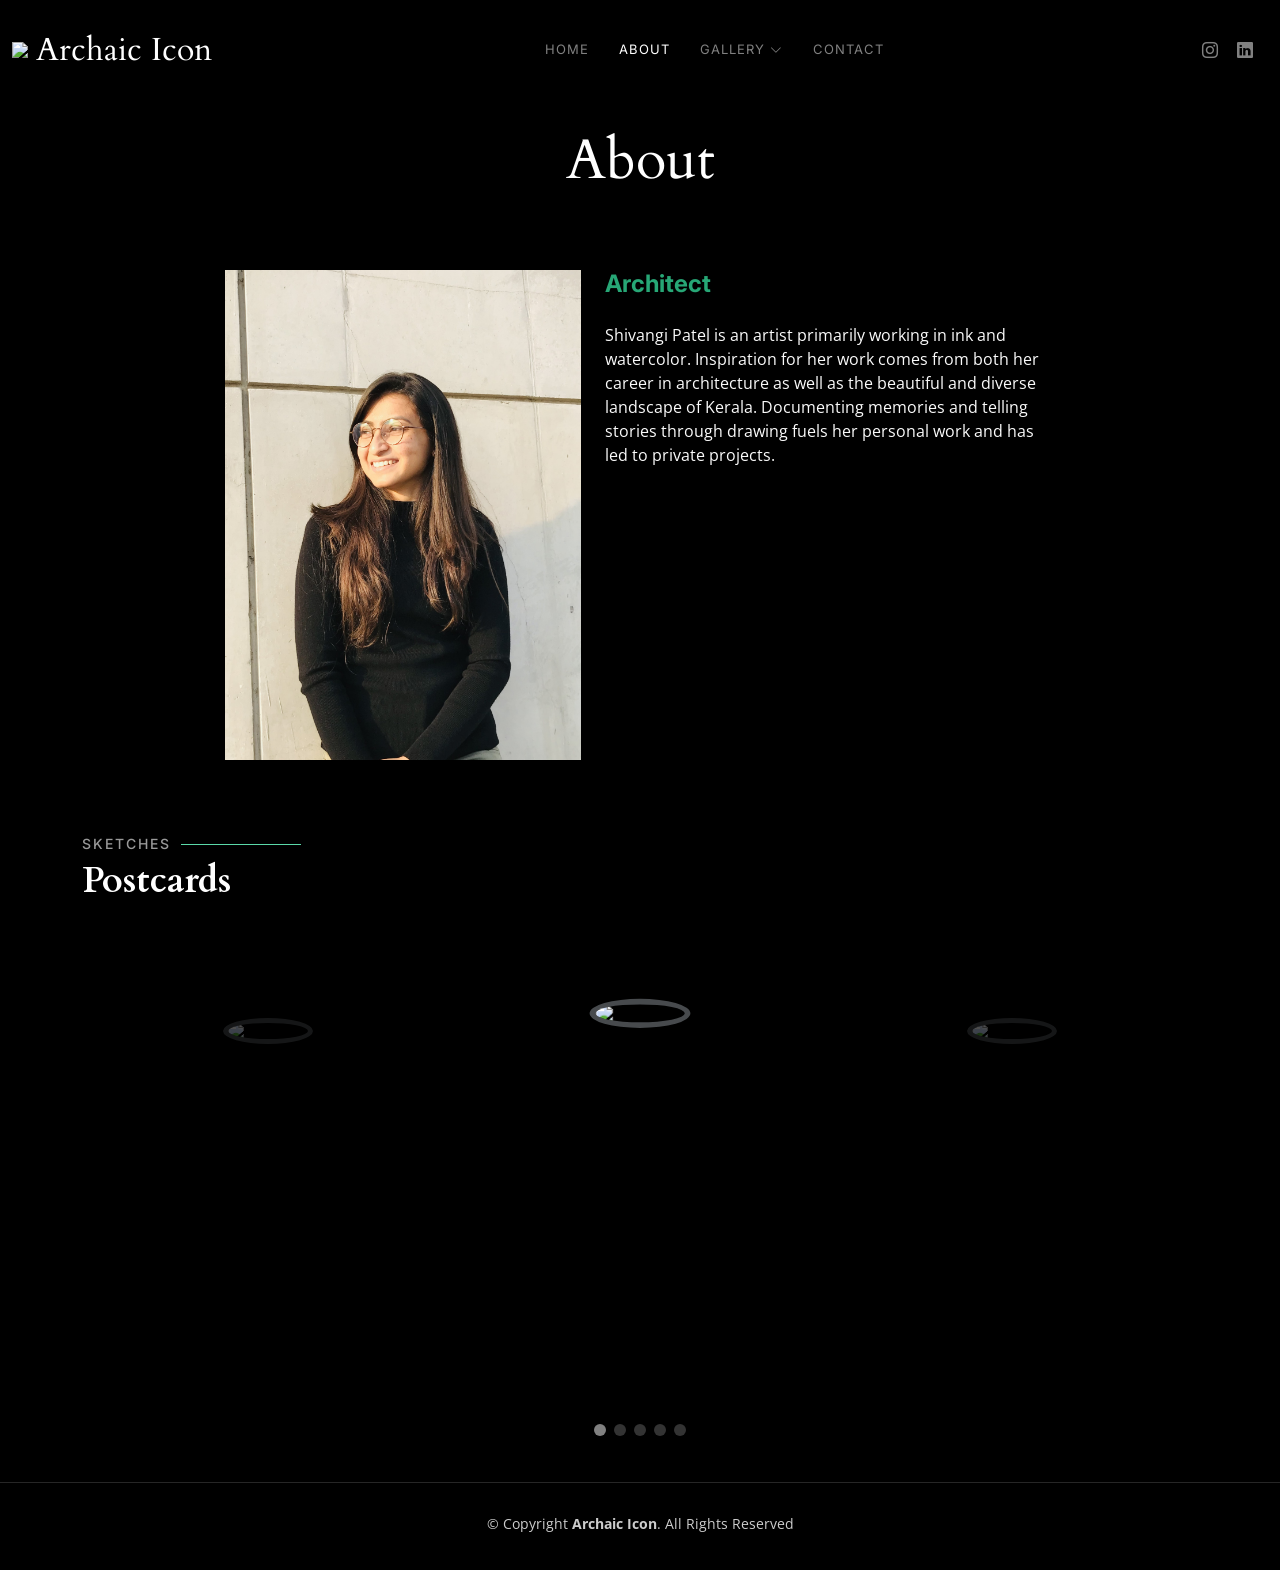
==== about.html @ 434e699d "Update about.html" ====
<!DOCTYPE html>
<html lang="en">

<head>
  <meta charset="utf-8">
  <meta content="width=device-width, initial-scale=1.0" name="viewport">

  <title>Archaic Icon - About</title>
  <meta content="" name="description">
  <meta content="" name="keywords">

  <!-- Favicons -->
  <link href="assets/img/favicon.png" rel="icon">
  <link href="assets/img/apple-touch-icon.png" rel="apple-touch-icon">

  <!-- Google Fonts -->
  <link rel="preconnect" href="https://fonts.googleapis.com">
  <link rel="preconnect" href="https://fonts.gstatic.com" crossorigin>
  <link href="https://fonts.googleapis.com/css2?family=Open+Sans:ital,wght@0,300;0,400;0,500;0,600;0,700;1,300;1,400;1,600;1,700&family=Inter:ital,wght@0,300;0,400;0,500;0,600;0,700;1,300;1,400;1,500;1,600;1,700&family=Cardo:ital,wght@0,400;0,700;1,400&display=swap" rel="stylesheet">

  <!-- Vendor CSS Files -->
  <link href="assets/vendor/bootstrap/css/bootstrap.min.css" rel="stylesheet">
  <link href="assets/vendor/bootstrap-icons/bootstrap-icons.css" rel="stylesheet">
  <link href="assets/vendor/swiper/swiper-bundle.min.css" rel="stylesheet">
  <link href="assets/vendor/glightbox/css/glightbox.min.css" rel="stylesheet">
  <link href="assets/vendor/aos/aos.css" rel="stylesheet">

  <!-- Template Main CSS File -->
  <link href="assets/css/main.css" rel="stylesheet">

  <!-- =======================================================
  * Template Name: PhotoFolio - v1.1.1
  * Template URL: https://bootstrapmade.com/photofolio-bootstrap-photography-website-template/
  * Author: BootstrapMade.com
  * License: https://bootstrapmade.com/license/
  ======================================================== -->
</head>

<body>

  <!-- ======= Header ======= -->
  <header id="header" class="header d-flex align-items-center fixed-top">
    <div class="container-fluid d-flex align-items-center justify-content-between">

      <a href="index.html" class="logo d-flex align-items-center  me-auto me-lg-0">
        <!-- Uncomment the line below if you also wish to use an image logo -->
        <!-- <img src="assets/img/logo.png" alt=""> -->
        <img src="assets/img/logo.png" class="bi">
        <h1>Archaic Icon</h1>
      </a>

      <nav id="navbar" class="navbar">
        <ul>
          <li><a href="index.html">Home</a></li>
          <li><a href="about.html" class="active">About</a></li>
          <li class="dropdown"><a href="#"><span>Gallery</span> <i class="bi bi-chevron-down dropdown-indicator"></i></a>
            <ul>
              <li><a href="architecture.html">Architecure</a></li>
              <li><a href="landscape.html">Landscape</a></li>
              <li><a href="portrait.html">Portrait</a></li>
              <li><a href="travel.html">Travel</a></li>
            </ul>
          </li>
          <li><a href="contact.html">Contact</a></li>
        </ul>
      </nav><!-- .navbar -->

       <div class="header-social-links">
        <a href="https://www.instagram.com/archaic_icon_1" class="instagram"><i class="bi bi-instagram"></i></a>
        <a href="https://www.linkedin.com/in/shivangi-patel-806733221" class="linkedin"><i class="bi bi-linkedin"></i></i></a>
      </div>
      <i class="mobile-nav-toggle mobile-nav-show bi bi-list"></i>
      <i class="mobile-nav-toggle mobile-nav-hide d-none bi bi-x"></i>

    </div>
  </header><!-- End Header -->

  <main id="main" data-aos="fade" data-aos-delay="1500">

    <!-- ======= End Page Header ======= -->
    <div class="page-header d-flex align-items-center">
      <div class="container position-relative">
        <div class="row d-flex justify-content-center">
          <div class="col-lg-6 text-center">
            <h2>About</h2>

          </div>
        </div>
      </div>
    </div><!-- End Page Header -->

    <!-- ======= About Section ======= -->
    <section id="about" class="about">
      <div class="container">

        <div class="row gy-4 justify-content-center">
          <div class="col-lg-4">
            <img src="assets/img/profile-img.jpg" class="img-fluid" alt="">
          </div>
          <div class="col-lg-5 content">
            <h2>Architect</h2>
            <p class="py-3">
              Shivangi Patel is an artist primarily working in ink and watercolor. Inspiration for her work comes from both her career in architecture as well as the beautiful and diverse landscape of Kerala. Documenting memories and telling stories through drawing fuels her personal work and has led to private projects.
          </div>
        </div>

      </div>
    </section><!-- End About Section -->

    <!-- ======= Testimonials Section ======= -->
    <section id="testimonials" class="testimonials">
      <div class="container">

        <div class="section-header">
          <h2>Sketches</h2>
          <p>Postcards</p>
        </div>

        <div class="slides-3 swiper">
          <div class="swiper-wrapper">

            <div class="swiper-slide">
              <div class="testimonial-item" style="background-color: black;">
                <img src="assets/img/about/1.jpg" class="testimonial-img">
              </div>
            </div><!-- End testimonial item -->

            <div class="swiper-slide">
              <div class="testimonial-item" style="background-color: black;">
                <img src="assets/img/about/2.jpg" class="testimonial-img">

              </div>
            </div><!-- End testimonial item -->

            <div class="swiper-slide">
              <div class="testimonial-item" style="background-color: black;">
                <img src="assets/img/about/3.jpg" class="testimonial-img">

              </div>
            </div><!-- End testimonial item -->

            <div class="swiper-slide">
              <div class="testimonial-item" style="background-color: black;">
                <img src="assets/img/about/4.jpg" class="testimonial-img">
              </div>
            </div><!-- End testimonial item -->

            <div class="swiper-slide">
              <div class="testimonial-item" style="background-color: black;">
                <img src="assets/img/about/5.jpg" class="testimonial-img">

              </div>
            </div><!-- End testimonial item -->

          </div>
          <div class="swiper-pagination"></div>
        </div>

      </div>
    </section><!-- End Testimonials Section -->

  </main><!-- End #main -->

  <!-- ======= Footer ======= -->
  <footer id="footer" class="footer">
    <div class="container">
      <div class="copyright">
        &copy; Copyright <strong><span>Archaic Icon</span></strong>. All Rights Reserved
      </div>
      <div class="credits">
        <!-- All the links in the footer should remain intact. -->
        <!-- You can delete the links only if you purchased the pro version. -->
        <!-- Licensing information: https://bootstrapmade.com/license/ -->
        <!-- Purchase the pro version with working PHP/AJAX contact form: https://bootstrapmade.com/photofolio-bootstrap-photography-website-template/ -->
      </div>
    </div>
  </footer><!-- End Footer -->

  <a href="#" class="scroll-top d-flex align-items-center justify-content-center"><i class="bi bi-arrow-up-short"></i></a>

  <div id="preloader">
    <div class="line"></div>
  </div>

  <!-- Vendor JS Files -->
  <script src="assets/vendor/bootstrap/js/bootstrap.bundle.min.js"></script>
  <script src="assets/vendor/swiper/swiper-bundle.min.js"></script>
  <script src="assets/vendor/glightbox/js/glightbox.min.js"></script>
  <script src="assets/vendor/aos/aos.js"></script>
  <script src="assets/vendor/php-email-form/validate.js"></script>

  <!-- Template Main JS File -->
  <script src="assets/js/main.js"></script>

</body>

</html>
---- assets/css/main.css ----
/**
* Template Name: PhotoFolio - v1.1.1
* Template URL: https://bootstrapmade.com/photofolio-bootstrap-photography-website-template/
* Author: BootstrapMade.com
* License: https://bootstrapmade.com/license/
*/

/*--------------------------------------------------------------
# Set main reusable colors and fonts using CSS variables
# Learn more about CSS variables at https://developer.mozilla.org/en-US/docs/Web/CSS/Using_CSS_custom_properties
--------------------------------------------------------------*/
/* Fonts */
:root {
  --font-default: "Open Sans", system-ui, -apple-system, "Segoe UI", Roboto, "Helvetica Neue", Arial, "Noto Sans", "Liberation Sans", sans-serif, "Apple Color Emoji", "Segoe UI Emoji", "Segoe UI Symbol", "Noto Color Emoji";
  --font-primary: "Inter", sans-serif;
  --font-secondary: "Cardo", sans-serif;
}

/* Colors */
:root {
  --color-default: #fafafa;
  --color-primary: #27a776;
  --color-secondary: #161718;
}

/* Smooth scroll behavior */
:root {
  scroll-behavior: smooth;
}

/*--------------------------------------------------------------
# General
--------------------------------------------------------------*/
body {
  font-family: var(--font-default);
  color: var(--color-default);
  background-color: #000;
}

a {
  color: var(--color-primary);
  text-decoration: none;
}

a:hover {
  color: #32cf93;
  text-decoration: none;
}

h1,
h2,
h3,
h4,
h5,
h6 {
  font-family: var(--font-primary);
}

/*--------------------------------------------------------------
# Sections & Section Header
--------------------------------------------------------------*/
.section-header {
  padding-bottom: 40px;
}

.section-header h2 {
  font-size: 14px;
  font-weight: 500;
  padding: 0;
  line-height: 1px;
  margin: 0 0 5px 0;
  letter-spacing: 2px;
  text-transform: uppercase;
  color: rgba(255, 255, 255, 0.6);
  font-family: var(--font-primary);
}

.section-header h2::after {
  content: "";
  width: 120px;
  height: 1px;
  display: inline-block;
  background: #5bd9a9;
  margin: 4px 10px;
}

.section-header p {
  margin: 0;
  margin: 0;
  font-size: 36px;
  font-weight: 700;
  font-family: var(--font-secondary);
  color: #fff;
}

/*--------------------------------------------------------------
# Page Header
--------------------------------------------------------------*/
.page-header {
  padding: 120px 0 60px 0;
  min-height: 30vh;
  position: relative;
}

.page-header h2 {
  font-size: 56px;
  font-weight: 500;
  color: #fff;
  font-family: var(--font-secondary);
}

@media (max-width: 768px) {
  .page-header h2 {
    font-size: 36px;
  }
}

.page-header p {
  color: rgba(255, 255, 255, 0.8);
}

.page-header .cta-btn {
  font-family: var(--font-primary);
  font-weight: 400;
  font-size: 14px;
  display: inline-block;
  padding: 12px 40px;
  border-radius: 4px;
  letter-spacing: 1px;
  text-transform: uppercase;
  transition: 0.3s;
  color: #fff;
  background: var(--color-primary);
}

.page-header .cta-btn:hover {
  background: #2cbc85;
}

/*--------------------------------------------------------------
# Scroll top button
--------------------------------------------------------------*/
.scroll-top {
  position: fixed;
  visibility: hidden;
  opacity: 0;
  right: 15px;
  bottom: -15px;
  z-index: 99999;
  background: var(--color-primary);
  width: 44px;
  height: 44px;
  border-radius: 50px;
  transition: all 0.4s;
}

.scroll-top i {
  font-size: 24px;
  color: #fff;
  line-height: 0;
}

.scroll-top:hover {
  background: rgba(39, 167, 118, 0.8);
  color: #fff;
}

.scroll-top.active {
  visibility: visible;
  opacity: 1;
  bottom: 15px;
}

/*--------------------------------------------------------------
# Preloader
--------------------------------------------------------------*/
#preloader {
  display: flex;
  position: fixed;
  inset: 0;
  width: 100%;
  height: 100vh;
  z-index: 99999;
}

#preloader:before,
#preloader:after {
  content: "";
  background-color: var(--color-secondary);
  position: absolute;
  inset: 0;
  width: 50%;
  height: 100%;
  transition: all 0.3s ease 0s;
  z-index: -1;
}

#preloader:after {
  left: auto;
  right: 0;
}

#preloader .line {
  position: relative;
  overflow: hidden;
  margin: auto;
  width: 1px;
  height: 280px;
  transition: all 0.8s ease 0s;
}

#preloader .line:before {
  content: "";
  position: absolute;
  background-color: #fff;
  left: 0;
  top: 50%;
  width: 1px;
  height: 0%;
  transform: translateY(-50%);
  -webkit-animation: lineincrease 1000ms ease-in-out 0s forwards;
  animation: lineincrease 1000ms ease-in-out 0s forwards;
}

#preloader .line:after {
  content: "";
  position: absolute;
  background-color: #999;
  left: 0;
  top: 0;
  width: 1px;
  height: 100%;
  transform: translateY(-100%);
  -webkit-animation: linemove 1200ms linear 0s infinite;
  animation: linemove 1200ms linear 0s infinite;
  -webkit-animation-delay: 2000ms;
  animation-delay: 2000ms;
}

#preloader.loaded .line {
  opacity: 0;
  height: 100% !important;
}

#preloader.loaded .line:after {
  opacity: 0;
}

#preloader.loaded:before,
#preloader.loaded:after {
  -webkit-animation: preloaderfinish 300ms ease-in-out 500ms forwards;
  animation: preloaderfinish 300ms ease-in-out 500ms forwards;
}

@-webkit-keyframes lineincrease {
  0% {
    height: 0%;
  }

  100% {
    height: 100%;
  }
}

@keyframes lineincrease {
  0% {
    height: 0%;
  }

  100% {
    height: 100%;
  }
}

@-webkit-keyframes linemove {
  0% {
    transform: translateY(200%);
  }

  100% {
    transform: translateY(-100%);
  }
}

@keyframes linemove {
  0% {
    transform: translateY(200%);
  }

  100% {
    transform: translateY(-100%);
  }
}

@-webkit-keyframes preloaderfinish {
  0% {
    width: 5 0%;
  }

  100% {
    width: 0%;
  }
}

@keyframes preloaderfinish {
  0% {
    width: 5 0%;
  }

  100% {
    width: 0%;
  }
}

/*--------------------------------------------------------------
# Header
--------------------------------------------------------------*/
.header {
  transition: all 0.5s;
  z-index: 997;
  padding: 30px 0;
  background-color: #000;
}

.header .logo {
  transition: 0.3s;
}

.header .logo img {
  max-height: 40px;
  margin-right: 8px;
}

.header .logo h1 {
  font-size: 32px;
  margin: 0;
  font-weight: 400;
  color: #fff;
  font-family: var(--font-secondary);
}

.header .logo i {
  font-size: 32px;
  margin-right: 8px;
  line-height: 0;
}

@media (max-width: 575px) {
  .header .logo h1 {
    font-size: 26px;
  }

  .header .logo i {
    font-size: 24px;
  }
}

.header .header-social-links {
  padding-right: 15px;
}

.header .header-social-links a {
  color: rgba(255, 255, 255, 0.5);
  padding-left: 15px;
  display: inline-block;
  line-height: 0px;
  transition: 0.3s;
  font-size: 16px;
}

.header .header-social-links a:hover {
  color: #fff;
}

@media (max-width: 575px) {
  .header .header-social-links a {
    padding-left: 5px;
  }
}

/*--------------------------------------------------------------
# Desktop Navigation
--------------------------------------------------------------*/
@media (min-width: 1280px) {
  .navbar {
    padding: 0;
  }

  .navbar ul {
    margin: 0;
    padding: 0;
    display: flex;
    list-style: none;
    align-items: center;
  }

  .navbar li {
    position: relative;
  }

  .navbar a,
  .navbar a:focus {
    display: flex;
    align-items: center;
    justify-content: space-between;
    padding: 10px 0 10px 30px;
    font-family: var(--font-primary);
    text-transform: uppercase;
    letter-spacing: 1px;
    font-size: 13px;
    font-weight: 400;
    color: rgba(255, 255, 255, 0.5);
    white-space: nowrap;
    transition: 0.3s;
  }

  .navbar a i,
  .navbar a:focus i {
    font-size: 12px;
    line-height: 0;
    margin-left: 5px;
  }

  .navbar a:hover,
  .navbar .active,
  .navbar .active:focus,
  .navbar li:hover>a {
    color: #fff;
  }

  .navbar .dropdown ul {
    display: block;
    position: absolute;
    left: 14px;
    top: calc(100% + 30px);
    margin: 0;
    padding: 10px 0;
    z-index: 99;
    opacity: 0;
    visibility: hidden;
    background: var(--color-secondary);
    transition: 0.3s;
    border-radius: 4px;
  }

  .navbar .dropdown ul li {
    min-width: 200px;
  }

  .navbar .dropdown ul a {
    padding: 10px 20px;
    font-size: 15px;
    text-transform: none;
    font-weight: 400;
  }

  .navbar .dropdown ul a i {
    font-size: 12px;
  }

  .navbar .dropdown ul a:hover,
  .navbar .dropdown ul .active:hover,
  .navbar .dropdown ul li:hover>a {
    color: #fff;
  }

  .navbar .dropdown:hover>ul {
    opacity: 1;
    top: 100%;
    visibility: visible;
  }

  .navbar .dropdown .dropdown ul {
    top: 0;
    left: calc(100% - 30px);
    visibility: hidden;
  }

  .navbar .dropdown .dropdown:hover>ul {
    opacity: 1;
    top: 0;
    left: 100%;
    visibility: visible;
  }
}

@media (min-width: 1280px) and (max-width: 1366px) {
  .navbar .dropdown .dropdown ul {
    left: -90%;
  }

  .navbar .dropdown .dropdown:hover>ul {
    left: -100%;
  }
}

@media (min-width: 1280px) {

  .mobile-nav-show,
  .mobile-nav-hide {
    display: none;
  }
}

/*--------------------------------------------------------------
# Mobile Navigation
--------------------------------------------------------------*/
@media (max-width: 1279px) {
  .navbar {
    position: fixed;
    top: 0;
    right: -100%;
    width: 100%;
    max-width: 400px;
    bottom: 0;
    transition: 0.3s;
    z-index: 9997;
  }

  .navbar ul {
    position: absolute;
    inset: 0;
    padding: 50px 0 10px 0;
    margin: 0;
    background: rgba(0, 0, 0, 0.9);
    overflow-y: auto;
    transition: 0.3s;
    z-index: 9998;
  }

  .navbar a,
  .navbar a:focus {
    display: flex;
    align-items: center;
    justify-content: space-between;
    padding: 10px 20px;
    font-family: var(--font-primary);
    font-size: 13px;
    text-transform: uppercase;
    font-weight: 400;
    color: rgba(255, 255, 255, 0.5);
    letter-spacing: 1px;
    white-space: nowrap;
    transition: 0.3s;
  }

  .navbar a i,
  .navbar a:focus i {
    font-size: 12px;
    line-height: 0;
    margin-left: 5px;
  }

  .navbar a:hover,
  .navbar .active,
  .navbar .active:focus,
  .navbar li:hover>a {
    color: #fff;
  }

  .navbar .dropdown ul,
  .navbar .dropdown .dropdown ul {
    position: static;
    display: none;
    padding: 10px 0;
    margin: 10px 20px;
    transition: all 0.5s ease-in-out;
    border: 1px solid black;
  }

  .navbar .dropdown>.dropdown-active,
  .navbar .dropdown .dropdown>.dropdown-active {
    display: block;
  }

  .mobile-nav-show {
    color: #fff;
    font-size: 28px;
    cursor: pointer;
    line-height: 0;
    transition: 0.5s;
    z-index: 9999;
    margin: 0 10px 0 10px;
  }

  .mobile-nav-hide {
    color: #fff;
    font-size: 32px;
    cursor: pointer;
    line-height: 0;
    transition: 0.5s;
    position: fixed;
    right: 20px;
    top: 20px;
    z-index: 9999;
  }

  .mobile-nav-active {
    overflow: hidden;
  }

  .mobile-nav-active .navbar {
    right: 0;
  }

  .mobile-nav-active .navbar:before {
    content: "";
    position: fixed;
    inset: 0;
    background: rgba(22, 23, 24, 0.8);
    z-index: 9996;
  }
}

/*--------------------------------------------------------------
# About Section
--------------------------------------------------------------*/
.about .content h2 {
  font-weight: 700;
  font-size: 24px;
  color: var(--color-primary);
}

.about .content ul {
  list-style: none;
  padding: 0;
}

.about .content ul li {
  margin-bottom: 20px;
  display: flex;
  align-items: center;
}

.about .content ul strong {
  margin-right: 10px;
}

.about .content ul i {
  font-size: 16px;
  margin-right: 5px;
  color: var(--color-primary);
  line-height: 0;
}

/*--------------------------------------------------------------
# Testimonials Section
--------------------------------------------------------------*/
.testimonials {
  margin-top: 80px;
}

.testimonials .testimonial-item {
  box-sizing: content-box;
  padding: 30px;
  margin: 40px 30px;
  background: var(--color-secondary);
  min-height: 320px;
  display: flex;
  flex-direction: column;
  text-align: center;
  transition: 0.3s;
}

.testimonials .testimonial-item .stars {
  margin-bottom: 15px;
}

.testimonials .testimonial-item .stars i {
  color: #ffc107;
  margin: 0 1px;
}

.testimonials .testimonial-item .testimonial-img {
  width: 90px;
  border-radius: 50%;
  border: 5px solid #474a4d;
  margin: 0 auto;
}

.testimonials .testimonial-item h3 {
  font-size: 18px;
  font-weight: bold;
  margin: 10px 0 5px 0;
  color: #fff;
}

.testimonials .testimonial-item h4 {
  font-size: 14px;
  color: rgba(255, 255, 255, 0.5);
  margin: 0;
}

.testimonials .testimonial-item p {
  font-style: italic;
  margin: 0 auto 15px auto;
}

.testimonials .swiper-pagination {
  margin-top: 20px;
  position: relative;
}

.testimonials .swiper-pagination .swiper-pagination-bullet {
  width: 12px;
  height: 12px;
  background-color: rgba(255, 255, 255, 0.2);
  opacity: 1;
}

.testimonials .swiper-pagination .swiper-pagination-bullet-active {
  background-color: rgba(255, 255, 255, 0.5);
}

.testimonials .swiper-slide {
  opacity: 0.3;
}

@media (max-width: 1199px) {
  .testimonials .swiper-slide-active {
    opacity: 1;
  }

  .testimonials .swiper-pagination {
    margin-top: 0;
  }

  .testimonials .testimonial-item {
    margin: 40px 20px;
  }
}

@media (min-width: 1200px) {
  .testimonials .swiper-slide-next {
    opacity: 1;
    transform: scale(1.12);
  }
}

/*--------------------------------------------------------------
# Pricing Section
--------------------------------------------------------------*/
.gallery {
  margin-top: 40px;
}

.gallery .gallery-item {
  position: relative;
  overflow: hidden;
  border-radius: 10px;
}

.gallery .gallery-item img {
  transition: 0.3s;
}

.gallery .gallery-links {
  position: absolute;
  inset: 0;
  opacity: 0;
  transition: all ease-in-out 0.3s;
  background: rgba(0, 0, 0, 0.6);
  z-index: 3;
}

.gallery .gallery-links .preview-link,
.gallery .gallery-links .details-link {
  font-size: 20px;
  color: rgba(255, 255, 255, 0.5);
  transition: 0.3s;
  line-height: 1.2;
  margin: 30px 8px 0 8px;
}

.gallery .gallery-links .preview-link:hover,
.gallery .gallery-links .details-link:hover {
  color: #fff;
}

.gallery .gallery-links .details-link {
  font-size: 30px;
  line-height: 0;
}

.gallery .gallery-item:hover .gallery-links {
  opacity: 1;
}

.gallery .gallery-item:hover .preview-link,
.gallery .gallery-item:hover .details-link {
  margin-top: 0;
}

.gallery .gallery-item:hover img {
  transform: scale(1.1);
}

.glightbox-clean .gslide-description {
  background: #222425;
}

.glightbox-clean .gslide-title {
  color: rgba(255, 255, 255, 0.8);
  margin: 0;
}

/*--------------------------------------------------------------
# Gallery Single Section
--------------------------------------------------------------*/
.gallery-single .portfolio-details-slider img {
  width: 100%;
}

.gallery-single .portfolio-details-slider .swiper-pagination .swiper-pagination-bullet {
  width: 12px;
  height: 12px;
  background-color: rgba(255, 255, 255, 0.7);
  opacity: 1;
}

.gallery-single .portfolio-details-slider .swiper-pagination .swiper-pagination-bullet-active {
  background-color: var(--color-primary);
}

.gallery-single .swiper-button-prev,
.gallery-single .swiper-button-next {
  width: 48px;
  height: 48px;
}

.gallery-single .swiper-button-prev:after,
.gallery-single .swiper-button-next:after {
  color: rgba(255, 255, 255, 0.8);
  background-color: rgba(0, 0, 0, 0.2);
  font-size: 24px;
  border-radius: 50%;
  width: 48px;
  height: 48px;
  display: flex;
  align-items: center;
  justify-content: center;
  transition: 0.3s;
}

.gallery-single .swiper-button-prev:hover:after,
.gallery-single .swiper-button-next:hover:after {
  background-color: rgba(0, 0, 0, 0.6);
}

@media (max-width: 575px) {

  .gallery-single .swiper-button-prev,
  .gallery-single .swiper-button-next {
    display: none;
  }
}

.gallery-single .portfolio-info h3 {
  font-size: 22px;
  font-weight: 700;
  margin-bottom: 20px;
  padding-bottom: 20px;
  position: relative;
  font-family: var(--font-secondary);
}

.gallery-single .portfolio-info h3:after {
  content: "";
  position: absolute;
  display: block;
  width: 50px;
  height: 3px;
  background: var(--color-primary);
  left: 0;
  bottom: 0;
}

.gallery-single .portfolio-info ul {
  list-style: none;
  padding: 0;
  font-size: 15px;
}

.gallery-single .portfolio-info ul li {
  display: flex;
  flex-direction: column;
  padding-bottom: 15px;
}

.gallery-single .portfolio-info ul strong {
  text-transform: uppercase;
  font-weight: 400;
  color: #6b7075;
  font-size: 14px;
}

.gallery-single .portfolio-info .btn-visit {
  padding: 8px 40px;
  background: var(--color-primary);
  color: #fff;
  border-radius: 50px;
  transition: 0.3s;
}

.gallery-single .portfolio-info .btn-visit:hover {
  background: #2cbc85;
}

.gallery-single .portfolio-description h2 {
  font-size: 26px;
  font-weight: 700;
  margin-bottom: 20px;
  color: #fff;
  font-family: var(--font-secondary);
}

.gallery-single .portfolio-description p {
  padding: 0;
}

.gallery-single .portfolio-description .testimonial-item {
  padding: 30px 30px 0 30px;
  position: relative;
  background: var(--color-secondary);
  height: 100%;
  margin-bottom: 50px;
}

.gallery-single .portfolio-description .testimonial-item .testimonial-img {
  width: 90px;
  border-radius: 50px;
  border: 6px solid #2e3133;
  float: left;
  margin: 0 10px 0 0;
}

.gallery-single .portfolio-description .testimonial-item h3 {
  font-size: 18px;
  font-weight: bold;
  margin: 15px 0 5px 0;
  padding-top: 20px;
}

.gallery-single .portfolio-description .testimonial-item h4 {
  font-size: 14px;
  color: rgba(255, 255, 255, 0.6);
  margin: 0;
}

.gallery-single .portfolio-description .testimonial-item .quote-icon-left,
.gallery-single .portfolio-description .testimonial-item .quote-icon-right {
  color: #5bd9a9;
  font-size: 26px;
  line-height: 0;
}

.gallery-single .portfolio-description .testimonial-item .quote-icon-left {
  display: inline-block;
  left: -5px;
  position: relative;
}

.gallery-single .portfolio-description .testimonial-item .quote-icon-right {
  display: inline-block;
  right: -5px;
  position: relative;
  top: 10px;
  transform: scale(-1, -1);
}

.gallery-single .portfolio-description .testimonial-item p {
  font-style: italic;
  margin: 0 0 15px 0 0 0;
  padding: 0;
}

/*--------------------------------------------------------------
# Services Section
--------------------------------------------------------------*/
.services .service-item {
  padding: 50px 30px;
  transition: all ease-in-out 0.4s;
  background: var(--color-secondary);
  height: 100%;
  overflow: hidden;
  z-index: 1;
}

.services .service-item:before {
  content: "";
  position: absolute;
  background: #1d1f20;
  top: -200px;
  transition: all 0.3s;
  z-index: -1;
}

.services .service-item i {
  background: var(--color-primary);
  color: #fff;
  font-size: 24px;
  transition: 0.3s;
  display: flex;
  align-items: center;
  justify-content: center;
  width: 56px;
  height: 56px;
  border-radius: 50%;
}

.services .service-item h4 {
  font-weight: 600;
  margin: 15px 0 0 0;
  transition: 0.3s;
  font-size: 20px;
}

.services .service-item h4 a {
  color: #fff;
}

.services .service-item p {
  line-height: 24px;
  font-size: 14px;
  margin: 15px 0 0 0;
}

.services .service-item:hover:before {
  background: var(--color-primary);
  right: 0;
  top: 0;
  width: 100%;
  height: 100%;
  border-radius: 0px;
}

.services .service-item:hover h4 a,
.services .service-item:hover p {
  color: #fff;
}

.services .service-item:hover i {
  background: #fff;
  color: var(--color-primary);
}

/*--------------------------------------------------------------
# Pricing Section
--------------------------------------------------------------*/
.pricing {
  margin-top: 80px;
}

.pricing .pricing-item {
  border-bottom: 1px dashed #474a4d;
  width: 100%;
  height: 100%;
  padding: 0 0 15px 0;
}

.pricing .pricing-item h3 {
  margin: 0;
  font-size: 18px;
  font-weight: 500;
  color: rgba(255, 255, 255, 0.6);
}

.pricing .pricing-item h4 {
  margin: 0;
  font-size: 16px;
}

/*--------------------------------------------------------------
# Contact Section
--------------------------------------------------------------*/
.contact .info-item+.info-item {
  margin-top: 40px;
}

.contact .info-item i {
  font-size: 20px;
  color: var(--color-primary);
  float: left;
  width: 44px;
  height: 44px;
  background: #222425;
  display: flex;
  justify-content: center;
  align-items: center;
  border-radius: 50px;
  transition: all 0.3s ease-in-out;
  margin-right: 15px;
}

.contact .info-item h4 {
  padding: 0;
  font-size: 20px;
  font-weight: 600;
  margin-bottom: 5px;
  color: rgba(255, 255, 255, 0.5);
}

.contact .info-item p {
  padding: 0;
  margin-bottom: 0;
  font-size: 14px;
  color: #fff;
}

.contact .info-item:hover i {
  background: var(--color-primary);
  color: #fff;
}

.contact .php-email-form {
  width: 100%;
}

.contact .php-email-form .form-group {
  padding-bottom: 8px;
}

.contact .php-email-form .error-message {
  display: none;
  color: #fff;
  background: #df1529;
  text-align: left;
  padding: 15px;
  font-weight: 600;
}

.contact .php-email-form .error-message br+br {
  margin-top: 25px;
}

.contact .php-email-form .sent-message {
  display: none;
  color: #fff;
  background: var(--color-primary);
  text-align: center;
  padding: 15px;
  font-weight: 600;
}

.contact .php-email-form .loading {
  display: none;
  background: var(--color-secondary);
  text-align: center;
  padding: 15px;
  color: rgba(255, 255, 255, 0.6);
}

.contact .php-email-form .loading:before {
  content: "";
  display: inline-block;
  border-radius: 50%;
  width: 24px;
  height: 24px;
  margin: 0 10px -6px 0;
  border: 3px solid var(--color-primary);
  border-top-color: var(--color-secondary);
  -webkit-animation: animate-loading 1s linear infinite;
  animation: animate-loading 1s linear infinite;
}

.contact .php-email-form input,
.contact .php-email-form textarea {
  border-radius: 4px;
  box-shadow: none;
  font-size: 14px;
  background-color: var(--color-secondary);
  border: 1px solid #2e3133;
  color: #fff;
}

.contact .php-email-form input {
  height: 44px;
}

.contact .php-email-form textarea {
  padding: 10px 12px;
}

.contact .php-email-form button[type=submit] {
  background: var(--color-primary);
  border: 0;
  padding: 10px 35px;
  color: #fff;
  transition: 0.4s;
  border-radius: 4px;
}

.contact .php-email-form button[type=submit]:hover {
  background: rgba(39, 167, 118, 0.8);
}

@-webkit-keyframes animate-loading {
  0% {
    transform: rotate(0deg);
  }

  100% {
    transform: rotate(360deg);
  }
}

@keyframes animate-loading {
  0% {
    transform: rotate(0deg);
  }

  100% {
    transform: rotate(360deg);
  }
}

/*--------------------------------------------------------------
# Hero Section
--------------------------------------------------------------*/
.hero {
  width: 100%;
  min-height: 30vh;
  background: #000;
  background-size: cover;
  position: relative;
  padding: 140px 0 60px 0;
}

.hero h2 {
  margin: 0 0 10px 0;
  font-size: 38px;
  font-weight: 700;
  color: #fff;
  font-family: var(--font-secondary);
}

.hero h2 span {
  position: relative;
  z-index: 1;
  padding: 0 5px;
  display: inline-block;
}

.hero h2 span:before {
  content: "";
  position: absolute;
  height: 50%;
  bottom: 0;
  left: 0;
  right: 0;
  background: var(--color-primary);
  z-index: -1;
}

.hero p {
  color: rgba(255, 255, 255, 0.6);
  margin-bottom: 30px;
  font-size: 18px;
}

.hero .btn-get-started {
  font-family: var(--font-primary);
  font-weight: 400;
  font-size: 14px;
  display: inline-block;
  padding: 12px 40px;
  border-radius: 4px;
  letter-spacing: 1px;
  text-transform: uppercase;
  transition: 0.3s;
  color: #fff;
  background: var(--color-primary);
}

.hero .btn-get-started:hover {
  background: #2cbc85;
}

@media (max-width: 768px) {
  .hero h2 {
    font-size: 32px;
  }
}

/*--------------------------------------------------------------
# Footer
--------------------------------------------------------------*/
.footer {
  margin-top: 30px;
  padding: 30px 0;
  font-size: 14px;
  border-top: 1px solid rgba(255, 255, 255, 0.15);
}

.footer .copyright {
  text-align: center;
  color: rgba(255, 255, 255, 0.8);
}

.footer .credits {
  padding-top: 6px;
  text-align: center;
  font-size: 13px;
  color: rgba(255, 255, 255, 0.8);
}

.footer .credits a {
  color: var(--color-primary);
}
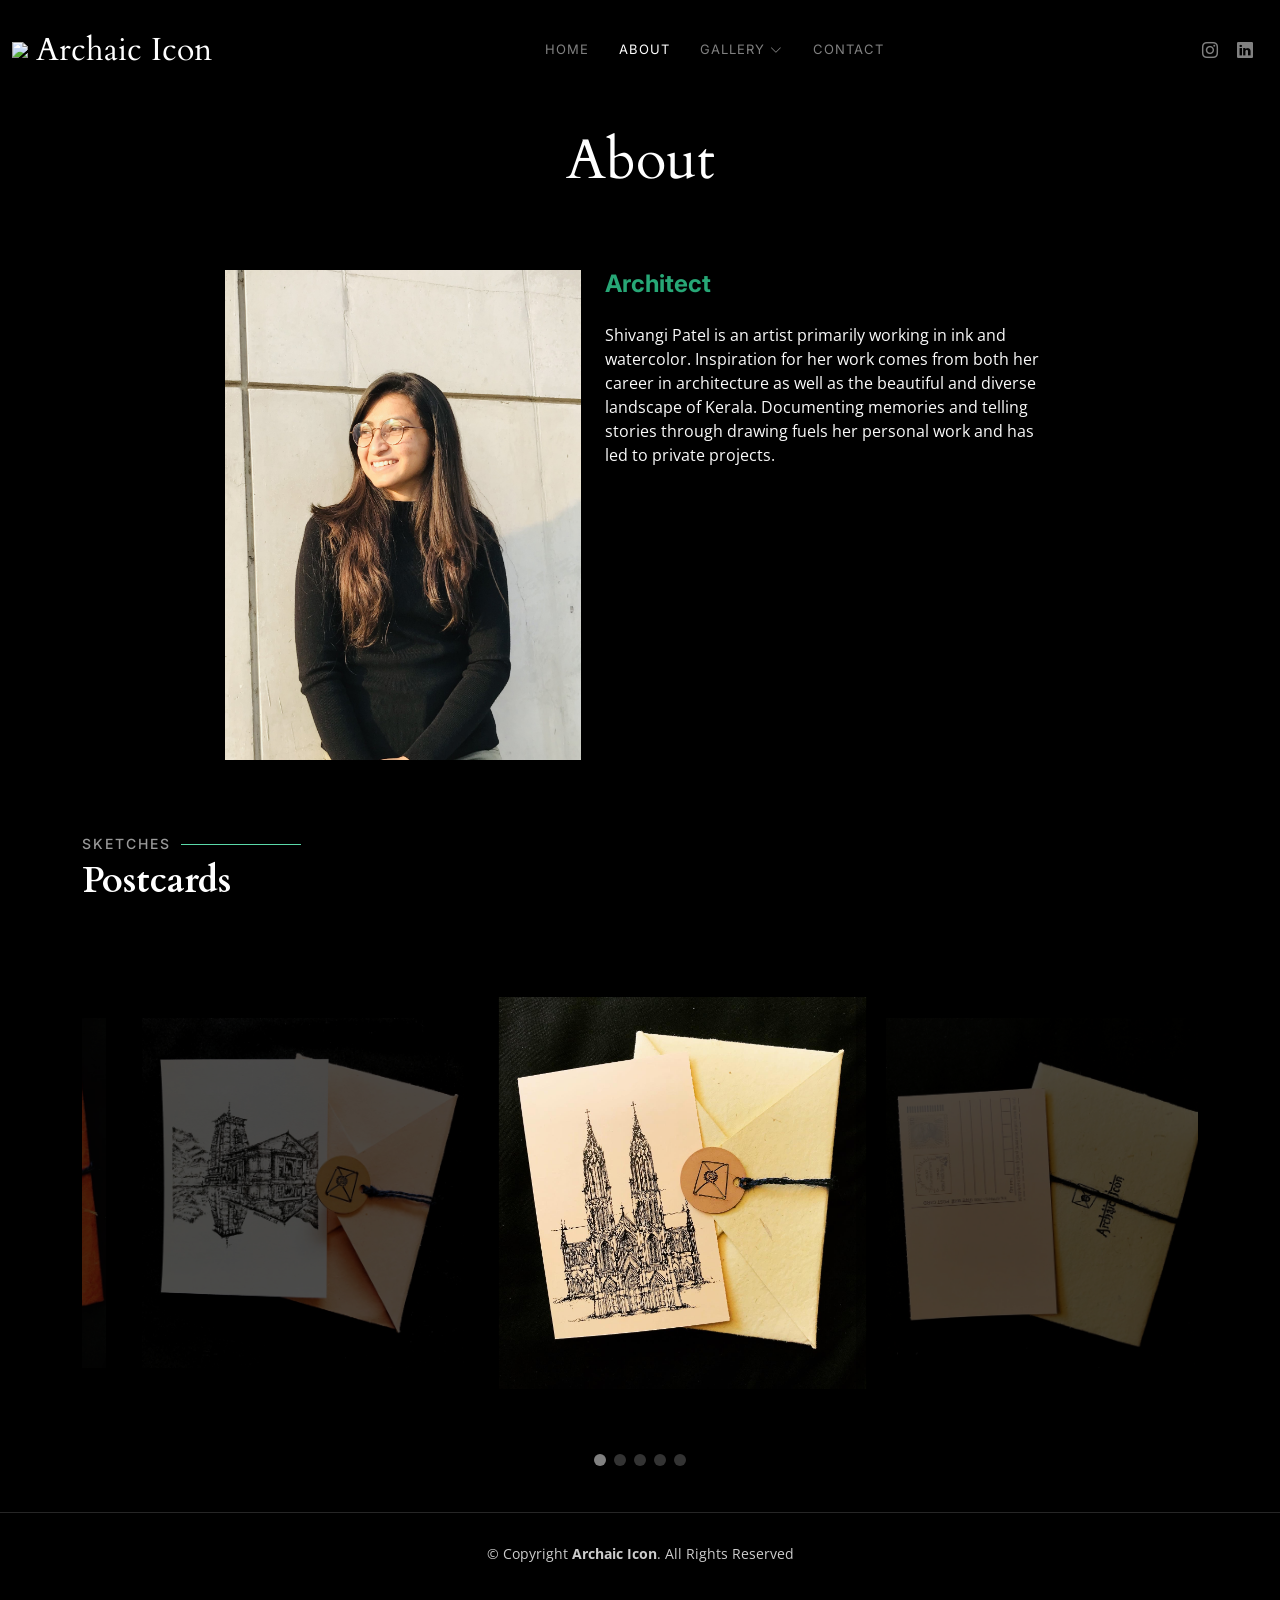
==== commit 9f7265e8: "Update about.html" ====
--- a/about.html
+++ b/about.html
@@ -121,33 +121,33 @@
 
             <div class="swiper-slide">
               <div class="testimonial-item" style="background-color: black;">
-                <img src="assets/img/about/1.jpg" class="testimonial-img">
+                <img src="assets/img/about/1.JPG" class="testimonial-img">
               </div>
             </div><!-- End testimonial item -->
 
             <div class="swiper-slide">
               <div class="testimonial-item" style="background-color: black;">
-                <img src="assets/img/about/2.jpg" class="testimonial-img">
+                <img src="assets/img/about/2.JPG" class="testimonial-img">
 
               </div>
             </div><!-- End testimonial item -->
 
             <div class="swiper-slide">
               <div class="testimonial-item" style="background-color: black;">
-                <img src="assets/img/about/3.jpg" class="testimonial-img">
+                <img src="assets/img/about/3.JPG" class="testimonial-img">
 
               </div>
             </div><!-- End testimonial item -->
 
             <div class="swiper-slide">
               <div class="testimonial-item" style="background-color: black;">
-                <img src="assets/img/about/4.jpg" class="testimonial-img">
+                <img src="assets/img/about/4.JPG" class="testimonial-img">
               </div>
             </div><!-- End testimonial item -->
 
             <div class="swiper-slide">
               <div class="testimonial-item" style="background-color: black;">
-                <img src="assets/img/about/5.jpg" class="testimonial-img">
+                <img src="assets/img/about/5.JPG" class="testimonial-img">
 
               </div>
             </div><!-- End testimonial item -->
--- a/assets/css/main.css
+++ b/assets/css/main.css
@@ -672,9 +672,7 @@
 }
 
 .testimonials .testimonial-item .testimonial-img {
-  width: 90px;
-  border-radius: 50%;
-  border: 5px solid #474a4d;
+  max-height: 350px;
   margin: 0 auto;
 }
 
@@ -1306,4 +1304,4 @@
 
 .footer .credits a {
   color: var(--color-primary);
-}+}
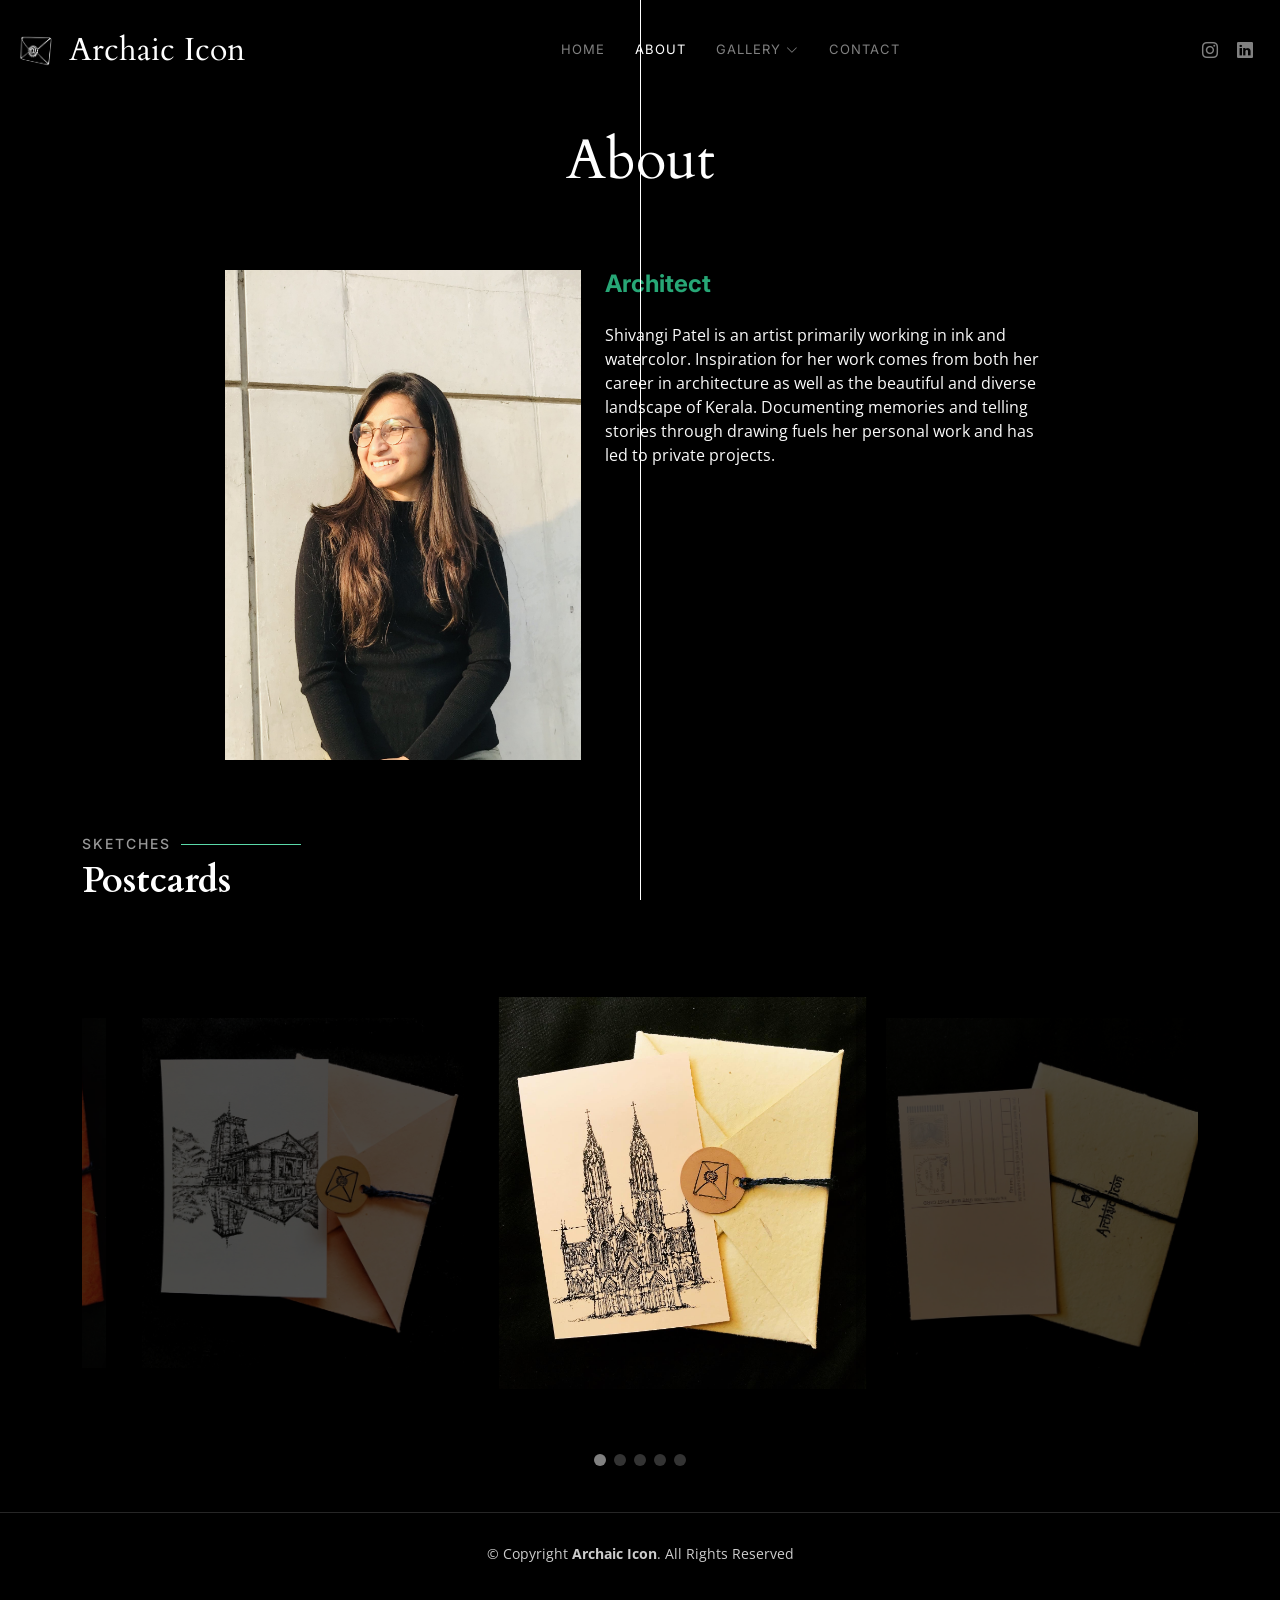
==== commit 937022aa: "Update about.html" ====
--- a/about.html
+++ b/about.html
@@ -45,7 +45,7 @@
       <a href="index.html" class="logo d-flex align-items-center  me-auto me-lg-0">
         <!-- Uncomment the line below if you also wish to use an image logo -->
         <!-- <img src="assets/img/logo.png" alt=""> -->
-        <img src="assets/img/logo.png" class="bi">
+        <img src="assets/img/Logo.png" class="bi">
         <h1>Archaic Icon</h1>
       </a>
 
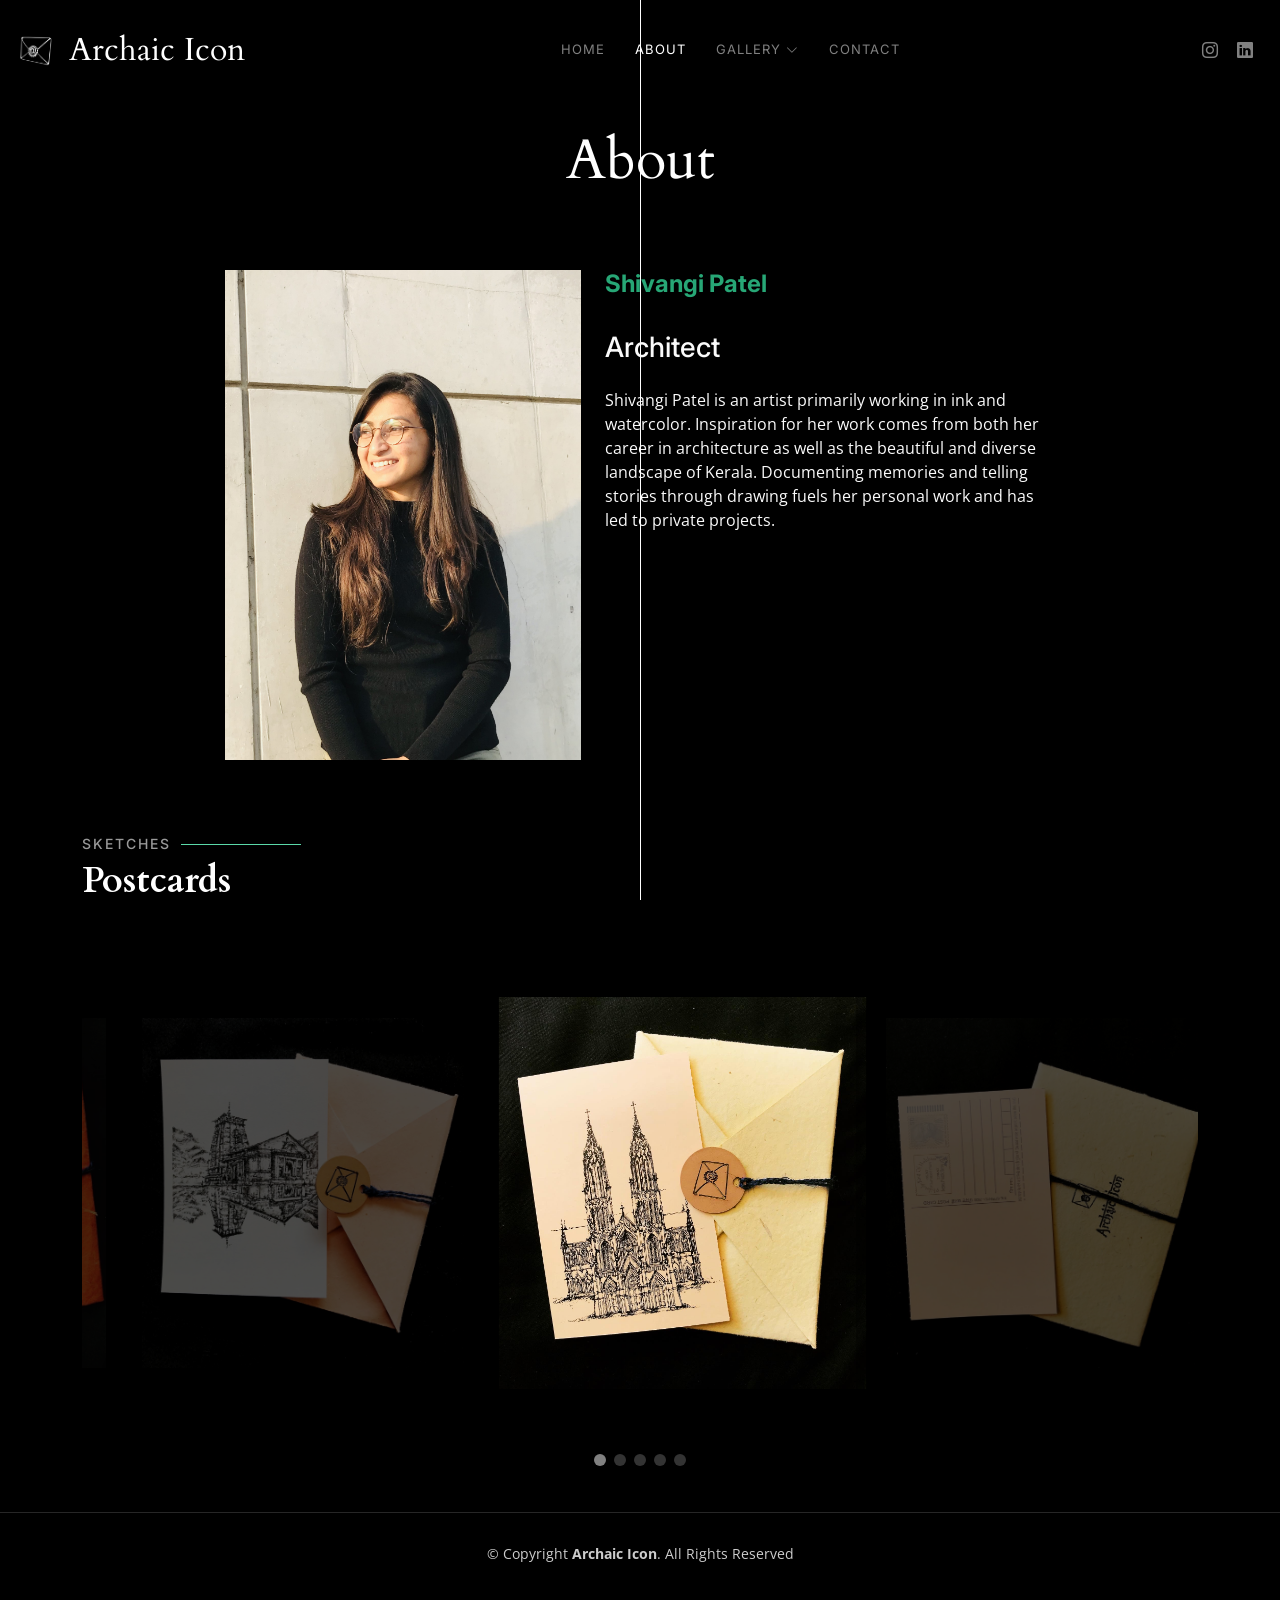
==== commit 68784943: "Update about.html" ====
--- a/about.html
+++ b/about.html
@@ -98,7 +98,8 @@
             <img src="assets/img/profile-img.jpg" class="img-fluid" alt="">
           </div>
           <div class="col-lg-5 content">
-            <h2>Architect</h2>
+            <h2>Shivangi Patel</h2><br/>
+            <h3>Architect</h3>
             <p class="py-3">
               Shivangi Patel is an artist primarily working in ink and watercolor. Inspiration for her work comes from both her career in architecture as well as the beautiful and diverse landscape of Kerala. Documenting memories and telling stories through drawing fuels her personal work and has led to private projects.
           </div>
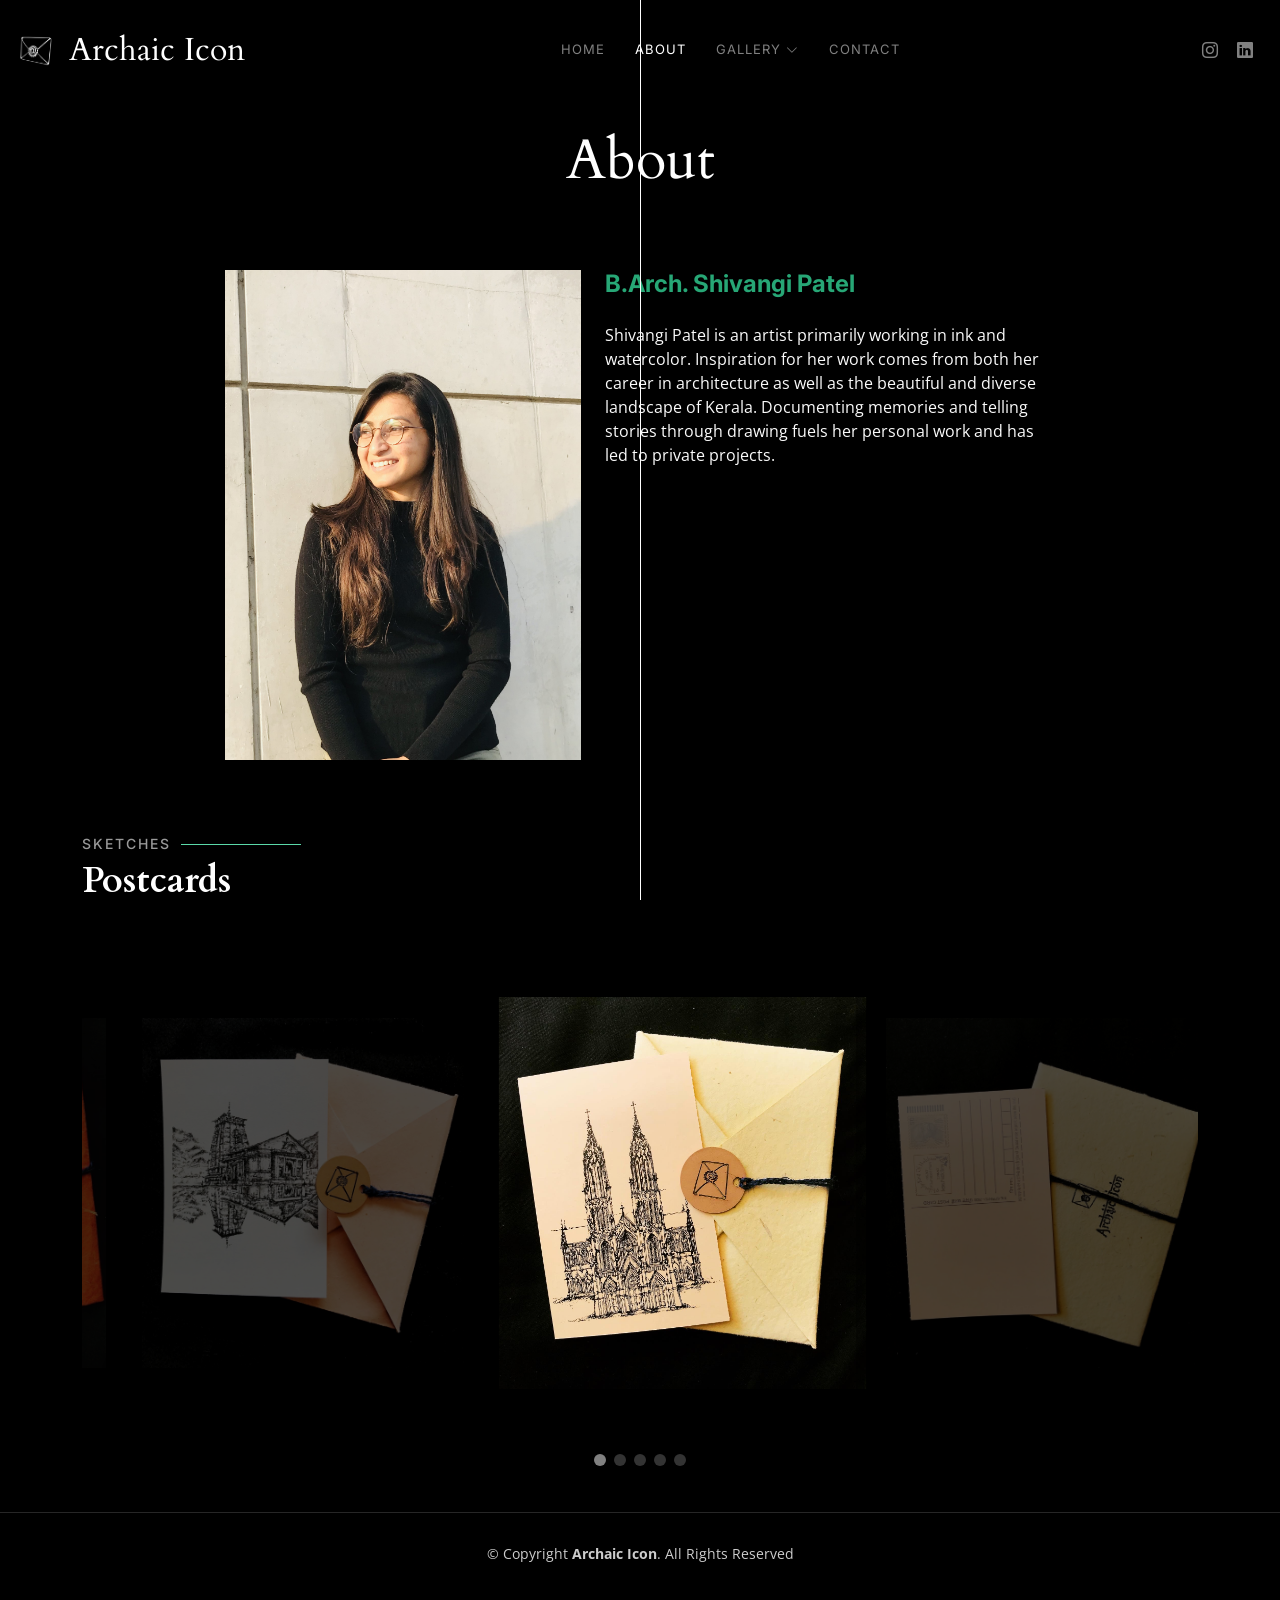
==== commit ad6cfa24: "Update about.html" ====
--- a/about.html
+++ b/about.html
@@ -98,8 +98,7 @@
             <img src="assets/img/profile-img.jpg" class="img-fluid" alt="">
           </div>
           <div class="col-lg-5 content">
-            <h2>Shivangi Patel</h2><br/>
-            <h3>Architect</h3>
+            <h2>B.Arch. Shivangi Patel</h2>
             <p class="py-3">
               Shivangi Patel is an artist primarily working in ink and watercolor. Inspiration for her work comes from both her career in architecture as well as the beautiful and diverse landscape of Kerala. Documenting memories and telling stories through drawing fuels her personal work and has led to private projects.
           </div>
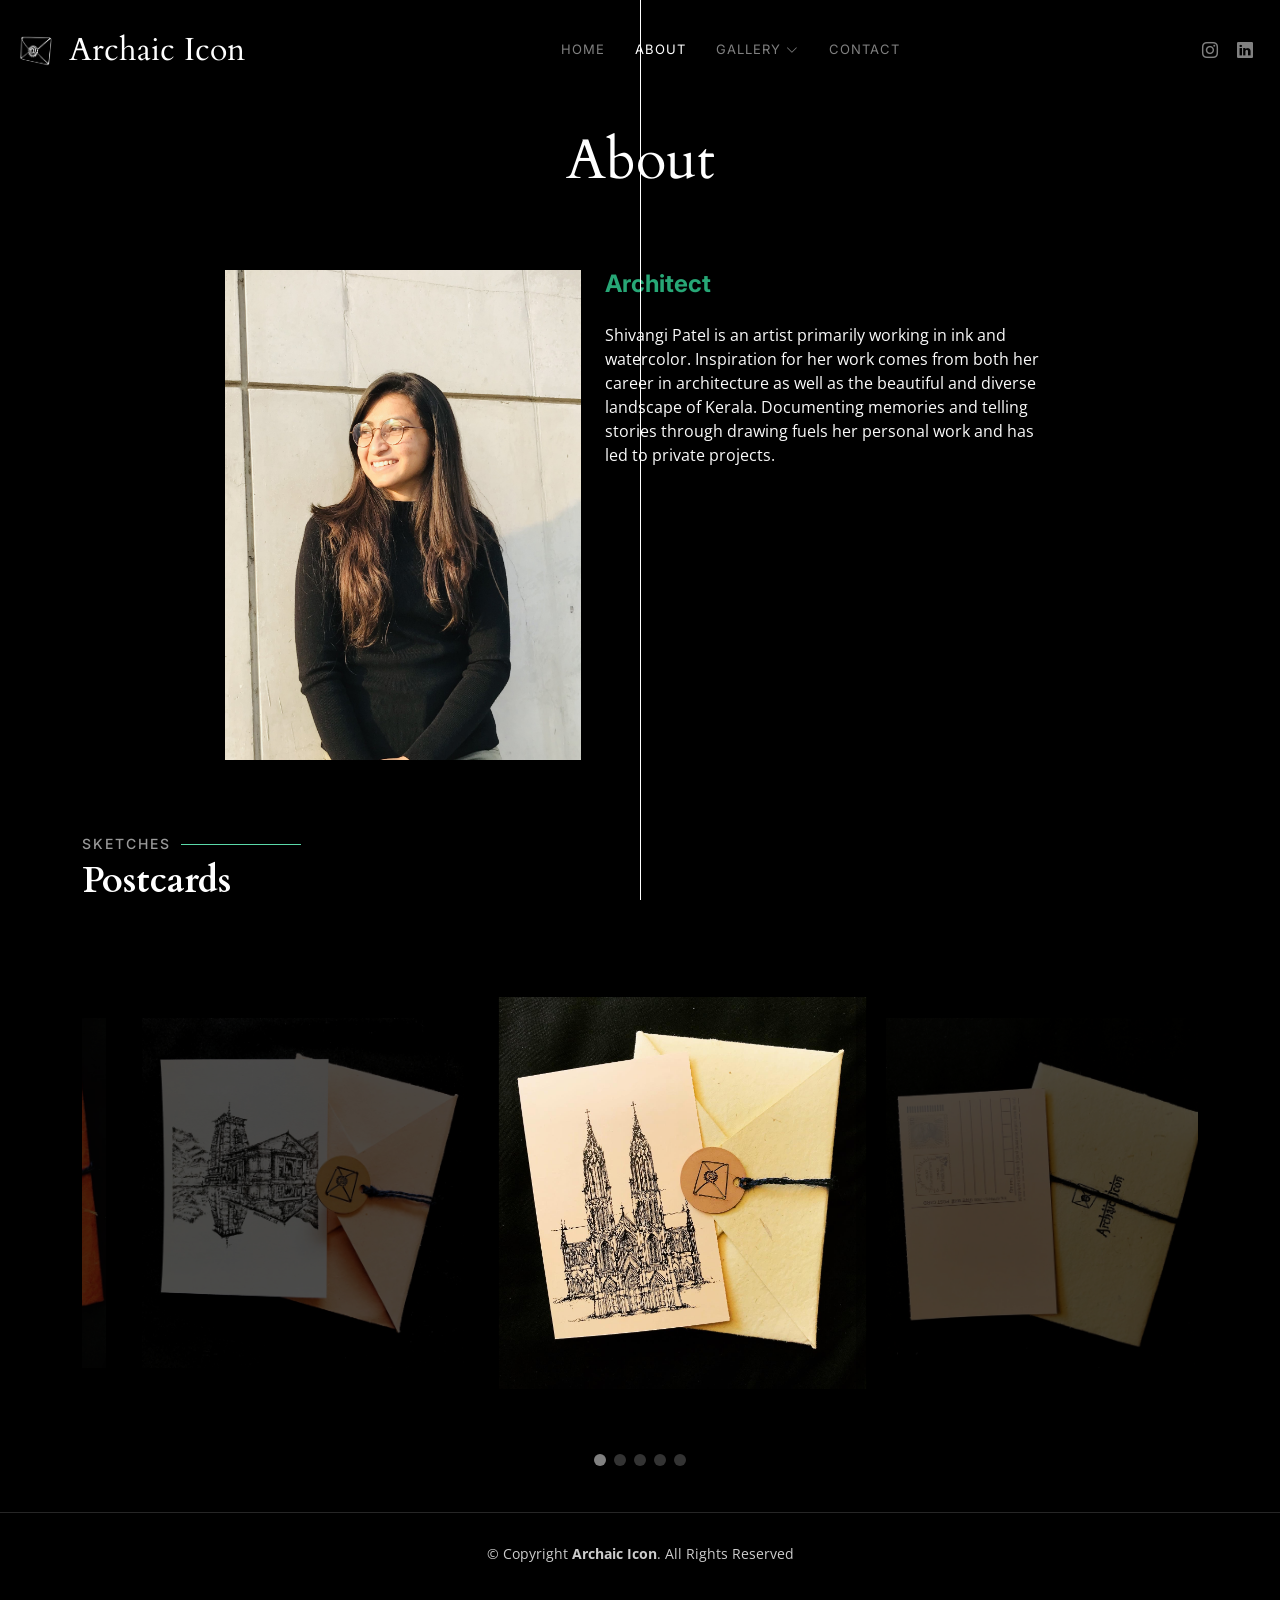
==== commit 3ef31a24: "Update about.html" ====
--- a/about.html
+++ b/about.html
@@ -55,10 +55,10 @@
           <li><a href="about.html" class="active">About</a></li>
           <li class="dropdown"><a href="#"><span>Gallery</span> <i class="bi bi-chevron-down dropdown-indicator"></i></a>
             <ul>
-              <li><a href="architecture.html">Architecure</a></li>
-              <li><a href="landscape.html">Landscape</a></li>
-              <li><a href="portrait.html">Portrait</a></li>
-              <li><a href="travel.html">Travel</a></li>
+              <li><a href="Architecture.html">Architecure</a></li>
+              <li><a href="Landscape.html">Landscape</a></li>
+              <li><a href="Portrait.html">Portrait</a></li>
+              <li><a href="Travel.html">Travel</a></li>
             </ul>
           </li>
           <li><a href="contact.html">Contact</a></li>
@@ -98,7 +98,7 @@
             <img src="assets/img/profile-img.jpg" class="img-fluid" alt="">
           </div>
           <div class="col-lg-5 content">
-            <h2>B.Arch. Shivangi Patel</h2>
+            <h2>Architect</h2>
             <p class="py-3">
               Shivangi Patel is an artist primarily working in ink and watercolor. Inspiration for her work comes from both her career in architecture as well as the beautiful and diverse landscape of Kerala. Documenting memories and telling stories through drawing fuels her personal work and has led to private projects.
           </div>
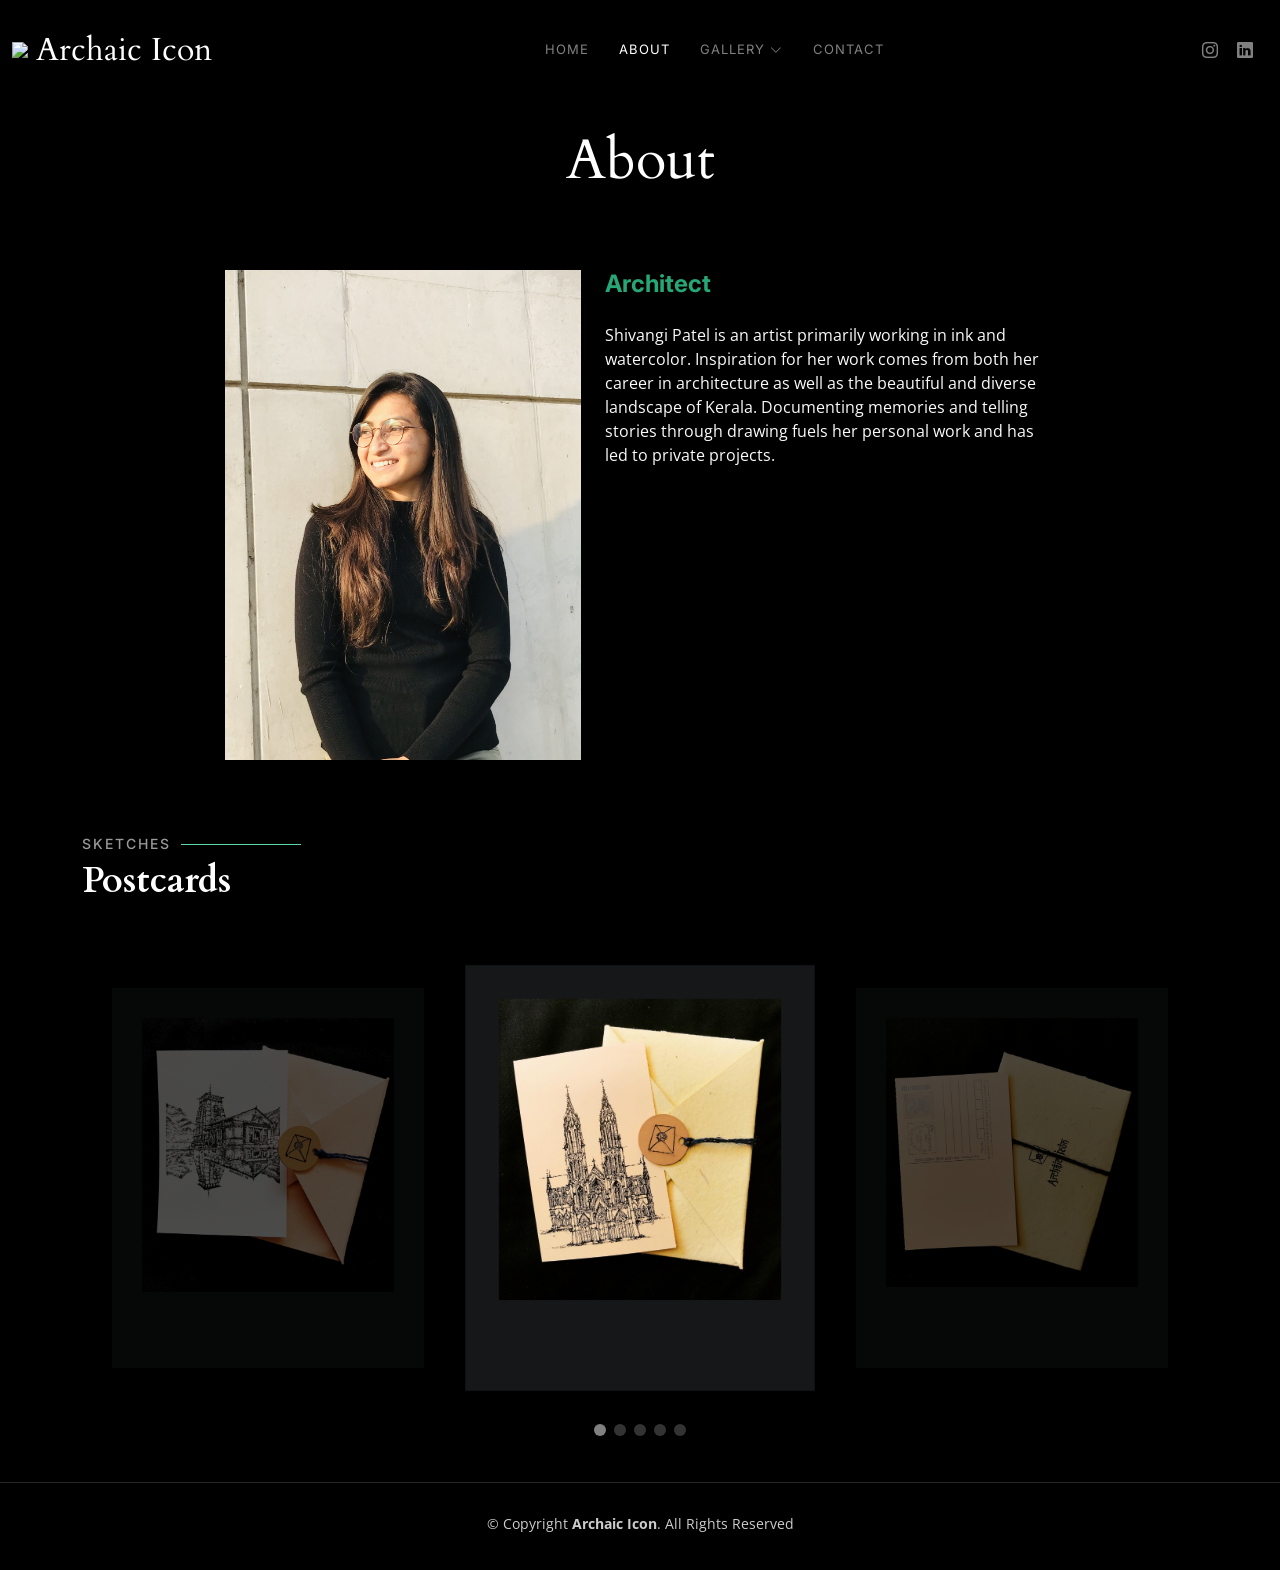
==== commit fbc1b1f5: "cmit" ====
--- a/about.html
+++ b/about.html
@@ -45,7 +45,7 @@
       <a href="index.html" class="logo d-flex align-items-center  me-auto me-lg-0">
         <!-- Uncomment the line below if you also wish to use an image logo -->
         <!-- <img src="assets/img/logo.png" alt=""> -->
-        <img src="assets/img/Logo.png" class="bi">
+        <img src="assets/img/logo.png" class="bi">
         <h1>Archaic Icon</h1>
       </a>
 
@@ -53,7 +53,7 @@
         <ul>
           <li><a href="index.html">Home</a></li>
           <li><a href="about.html" class="active">About</a></li>
-          <li class="dropdown"><a href="#"><span>Gallery</span> <i class="bi bi-chevron-down dropdown-indicator"></i></a>
+          <li class="dropdown"><a href=""><span>Gallery</span> <i class="bi bi-chevron-down dropdown-indicator"></i></a>
             <ul>
               <li><a href="Architecture.html">Architecure</a></li>
               <li><a href="Landscape.html">Landscape</a></li>
@@ -120,34 +120,34 @@
           <div class="swiper-wrapper">
 
             <div class="swiper-slide">
-              <div class="testimonial-item" style="background-color: black;">
-                <img src="assets/img/about/1.JPG" class="testimonial-img">
+              <div class="testimonial-item">
+                <img src="assets/img/about/1.JPG" class="bi">
               </div>
             </div><!-- End testimonial item -->
 
             <div class="swiper-slide">
-              <div class="testimonial-item" style="background-color: black;">
-                <img src="assets/img/about/2.JPG" class="testimonial-img">
+              <div class="testimonial-item">
+                <img src="assets/img/about/2.JPG" class="bi">
 
               </div>
             </div><!-- End testimonial item -->
 
             <div class="swiper-slide">
-              <div class="testimonial-item" style="background-color: black;">
-                <img src="assets/img/about/3.JPG" class="testimonial-img">
+              <div class="testimonial-item">
+                <img src="assets/img/about/3.JPG" class="bi">
 
               </div>
             </div><!-- End testimonial item -->
 
             <div class="swiper-slide">
-              <div class="testimonial-item" style="background-color: black;">
-                <img src="assets/img/about/4.JPG" class="testimonial-img">
+              <div class="testimonial-item">
+                <img src="assets/img/about/4.JPG" class="bi">
               </div>
             </div><!-- End testimonial item -->
 
             <div class="swiper-slide">
-              <div class="testimonial-item" style="background-color: black;">
-                <img src="assets/img/about/5.JPG" class="testimonial-img">
+              <div class="testimonial-item">
+                <img src="assets/img/about/5.JPG" class="bi">
 
               </div>
             </div><!-- End testimonial item -->
@@ -194,4 +194,4 @@
 
 </body>
 
-</html>
+</html>
